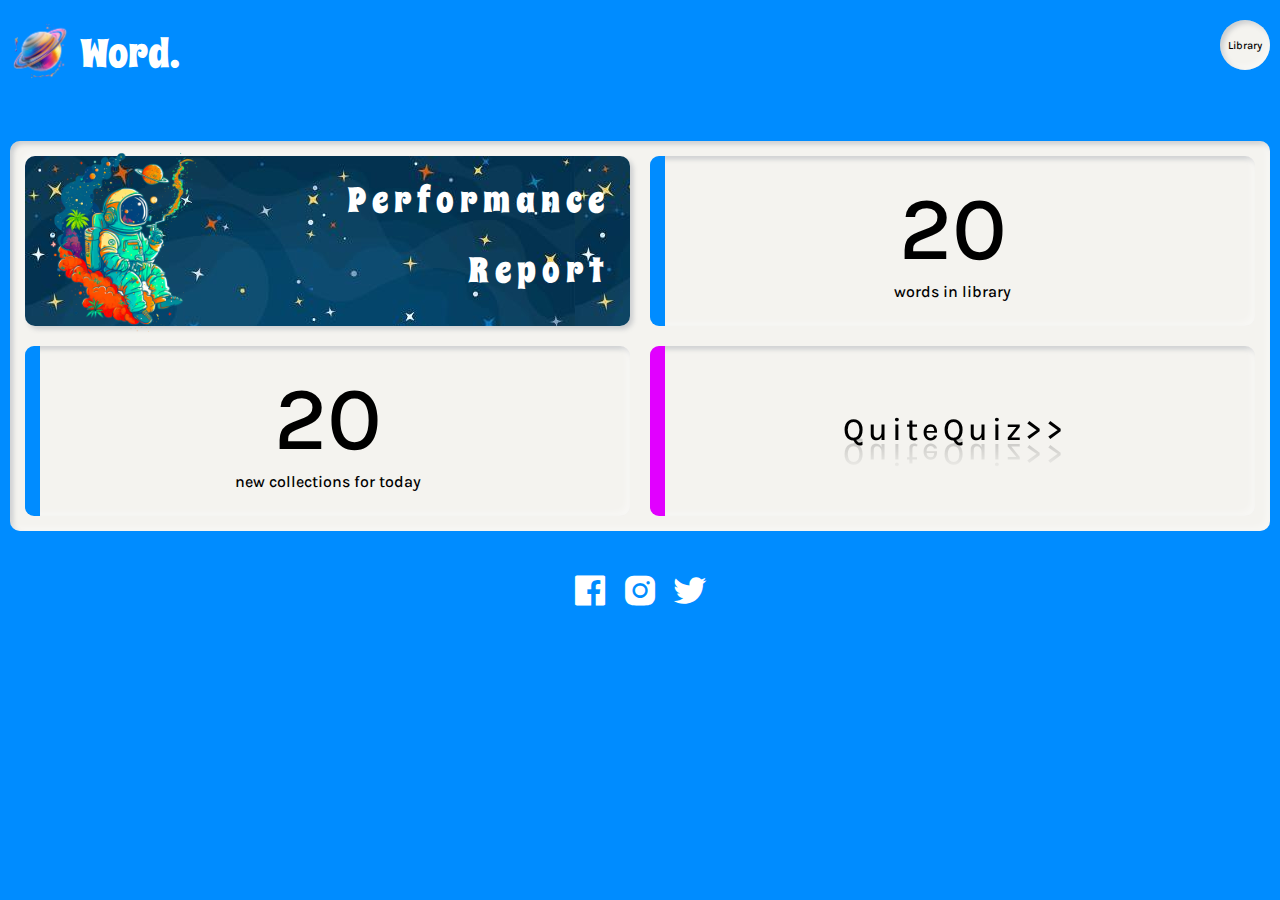
==== index.html @ 8bf33f1e "Add files via upload" ====
<!DOCTYPE html>
<html lang="en">
<head>
    <meta charset="UTF-8">
    <meta name="viewport" content="width=device-width, initial-scale=1.0">
    <title>Document</title>
    <link rel="stylesheet" href="style.css">
    <link href='https://unpkg.com/boxicons@2.1.4/css/boxicons.min.css' rel='stylesheet'>
</head>
<body>
    <div class="container">
        <div class="play-ground">
            <div class="icon">
                <div class="left">
                    <img src="pic.webp" height="60px" width="60px">
                    <p>Word.</p>
                </div>
                <div class="right">
                    
                </div>
            </div>
            <div class="scoreboard">
                <div class="indicator-m">
                    <div class="main-t">
                        <img class="ast" src="onplanet.webp" height="200px" width="200px">
                        <p class="main-title">Performance<br>Report</p>
                    </div>
                </div>
                <div class="indicator">
                    <p class="vocab_cnt_ttl"></p>
                    <p>words in library</p>
                </div>
                <div class="indicator">
                    <p class="vocab_cnt_today"></p>
                    <p>new collections for today</p>
                </div>
                <div class="indicator-q">
                    <div class="wavy" onclick="gameSetting()">
                        <span style="--i:1;">Q</span>
                        <span style="--i:2;">u</span>
                        <span style="--i:3;">i</span>
                        <span style="--i:4;">t</span>
                        <span style="--i:5;">e</span>
                        <span style="--i:6;">Q</span>
                        <span style="--i:7;">u</span>
                        <span style="--i:8;">i</span>
                        <span style="--i:9;">z</span>
                        <span style="--i:10;">></span>
                        <span style="--i:11;">></span>
                    </div>
                </div>
            </div>
            <div class="icon-area">
                <i class='bx bxl-facebook-square'></i>
                <i class='bx bxl-instagram-alt' ></i>
                <i class='bx bxl-twitter' ></i>
            </div>
        </div>
        <div class="card-toggle">
            <p class="toggle">Library</p>
        </div>
        <div class="card">
            <div class="add-card">
                <i class='bx bx-plus'></i>
                <p>Add a word here!</p>
            </div>
            <div class="search">
                <input type="text" placeholder="Search a word!" class="search_input">
                <i class='bx bx-search-alt-2' ></i>
            </div>
            <div class="card-aggregate">
            </div>
        </div>
    </div>
    <div class="back-effet">
        <div class="addvocab-form">
            <!-- <i class='bx bxs-star' ></i> -->
            <i class='bx bx-x'></i>
            <div class="form">
                <p class="warning-explain">*Please complete all the hightlighted column</p>
                <div class="input-group">
                    <label class="short"></label>
                    <input type="text" class="new_word" id="wordid">
                </div>
                <div class="input-group">
                    <label class="short">Definition</label>
                    <input type="text" class="def" id="defid">
                </div>
                <div class="input-group">
                    <label class="long">For Example</label>
                    <textarea class="ex" id="exid"></textarea>
                </div>
                <div class="priority">
                    <button class="important select">Important</button>
                    <button class="normal">Normal</button>
                    <button class="trivial">Trivial</button>
                </div>
            </div>
            <div class="sub">
                <button type="submit" class="submit-btn">Add</button>
            </div>
        </div>
    </div>
   
<script src="script.js"></script>    
</body>
</html>
---- style.css ----
@import url('https://fonts.googleapis.com/css2?family=Karla:ital,wght@0,200..800;1,200..800&family=Poppins:ital,wght@0,100;0,200;0,300;0,400;0,500;0,600;0,700;0,800;0,900;1,100;1,200;1,300;1,400;1,500;1,600;1,700;1,800;1,900&display=swap');
@import url('https://fonts.googleapis.com/css2?family=Karla:ital,wght@0,200..800;1,200..800&family=Poppins:ital,wght@0,100;0,200;0,300;0,400;0,500;0,600;0,700;0,800;0,900;1,100;1,200;1,300;1,400;1,500;1,600;1,700;1,800;1,900&family=Tiny5&display=swap');
@import url('https://fonts.googleapis.com/css2?family=Kablammo&family=Karla:ital,wght@0,200..800;1,200..800&family=Poppins:ital,wght@0,100;0,200;0,300;0,400;0,500;0,600;0,700;0,800;0,900;1,100;1,200;1,300;1,400;1,500;1,600;1,700;1,800;1,900&family=Spicy+Rice&family=Tiny5&display=swap');

*{
    padding: 0;
    margin: 0;
    box-sizing: border-box;
    font-family: "Karla", sans-serif;
}

body{
    position: relative;
    background: #008cff;
    height: auto;
    background-size: cover;
}


.container{
    display: flex;
    height: fit-content;
}

.play-ground{
    width: 100%;
    height: auto;
    padding: 10px;
    display: flex;
    flex-direction: column;
    mask-image: none;
    opacity: 1;
}

.mask{
    mask-image: linear-gradient(to right, transparent, black 75%);
    -weblit-mask-image: linear-gradient(to right, transparent, black 75%);
    opacity: 0.5;
}

.left{
    display: flex;
    flex-direction: row;
    align-items: center;
    justify-content: center;
}

.left p{
    margin-left: 10px;
    margin-right: 10px;
    font-size: 40px;
    margin-top: 16px;
    margin-bottom: 10px;
    color: #fff;
    font-family: "Spicy Rice";
}

.right i{
    cursor: pointer;
    margin-left: 10px;
    margin-right: 10px;
    font-size: 60px;
    margin-top: 16px;
    margin-bottom: 10px;
}

.icon{
    display: flex;
    justify-content: space-between;
    align-items: center;
}

.card{
    position: absolute;
    width: 78.5%;
    height: 100%;
    padding: 10px;
    right: 0;
    background: #f4f3ef;
    box-shadow: inset -3px -3px 7px #ffffff73,
                inset 3px 3px 5px rgba(94,104,121,0.288);
    display: none;
    overflow: hidden;
    min-height: 100vh;
}

.hide{
    display: block;
}

.add-card{
    /* border:2px dashed #fff; */
    border-radius: 5px;
    height: 150px;
    display: flex;
    justify-content: center;
    align-items: center;
    flex-direction: column;
    background: transparent;
    cursor: pointer;
    gap: 5px;
    backdrop-filter: blur(7px);
    background: #f4f3ef;
    box-shadow: inset -3px -3px 7px #ffffff73,
                inset 3px 3px 5px rgba(94,104,121,0.288);
}

.add-card:hover{
    background: #e6e4e4;
}

.bx-plus{
    font-size: 60px;
    border: dashed;
    border-radius: 50%;
    padding: 5px;
    color: #87848473;
}

.add-card p{
    color: #87848473;
    font-weight: 600;;
}

.back-effet{
    position: absolute;
    top:50%;
    left: 50%;
    transform: translate(-50%, -50%);
    background: rgba(0,0,0,0.5);
    height: 100%;
    width:100%;
    visibility: hidden;
    min-height: 107vh;
}

.back-effet.show{
    visibility: visible;
}

.addvocab-form{
    position: absolute;
    top:50%;
    left: 50%;
    transform: translate(-50%, -50%);
    height: fit-content;
    width:280px;
    padding: 20px;
    background: #fff;
    border-radius: 5px;
}

.warning-explain{
    font-size: 12px;
    color:rgb(248, 65, 65);
    display: none;
    background: #facad6;
    border-radius: 5px;
    padding: 10px;
}
    
.show{
    display: flex;
}

.bx-x{
    margin-left: 89%;
    margin-bottom: 10px;
    border-radius: 50%;
    padding: 3px;
    background: rgb(243, 240, 240);
    cursor: pointer;
}

.bx-x:hover{
    background: #e100ff;
    color: #fff;
    font-weight: 600;
}

.input-group{
    position: relative;
}

.addvocab-form input{
    padding: 10px 10px;
    width: 100%;
    margin-top: 15px;
    border-radius: 30px;
    outline: none;
    border: 2px solid black;
}

.input-group input.warning{
    border: 2px solid rgb(248, 65, 65);
}

.short{
    position: absolute;
    top: 43%;
    transform: translateY(-100%);
    left: 5%;
    color: black;
    background: #fff;
    pointer-events: none;
    padding: 0px 3px 0px 3px;
    font-size: 12px;
}

.long{
    position: absolute;
    top: 15%;
    transform: translateY(-85%);
    left: 5%;
    color: black;
    background: #fff;
    pointer-events: none;
    padding: 0px 3px 0px 3px;
    font-size: 12px;
}

textarea{
    margin-top: 15px;
    padding: 10px 10px;
    width: 100%;
    margin-bottom: 10px;
    border-radius: 10px;
    outline: none;
    border: 2px solid black;
    height:100px
}

.priority button{
    border: transparent;
    border-radius: 50px;
    padding: 5px 10px;
    cursor: pointer;
    background: rgb(243, 240, 240);
}

.important.select{
    background: #facad6;
}

.normal.select{
    background: #a2c5eb;
}

.trivial.select{
    background: #f8ecce;
}

.sub button{
    margin-top: 15px;
    width: 100%;
    border-radius: 5px;
    background: #008cff;
    color: #fff;
    border: transparent;
    padding: 5px;
    cursor: pointer;
}

.sub button:hover{
    background: #53a7ec;
}

.card-list{
    position: relative;
    width: 99%;
    border: 2px solid transparent;
    margin-top: 10px;
    padding: 5px;
    background: #ebeef1;
    border-radius: 5px;
    box-shadow: 7px 7px 7px -1px rgba(10,99,169,0.16),
    -7px -7px 7px -1px rgba(255,255,255,0.7);
    margin-top: 20px;
}

.importanttag{
    font-size: 15px;
    background: #facad6;
    width: fit-content;
    border: transparent;
    border-radius: 50px;
    padding: 5px 15px;
    margin-bottom: 5px;
}

.normaltag{
    font-size: 15px;
    background: #a2c5eb;
    width: fit-content;
    border: transparent;
    border-radius: 50px;
    padding: 5px 15px;
    margin-bottom: 5px;
}

.trivialtag{
    font-size: 15px;
    background: #f8ecce;
    width: fit-content;
    border: transparent;
    border-radius: 50px;
    padding: 5px 15px;
    margin-bottom: 5px;
}

.head{
    display: flex;
    justify-content: space-between;
}

.title{
    font-size: 20px;
    font-weight: 600;
    margin-left: 5px;
}

.main{
    margin-top: 10px;
}

.definition{
    margin-left: 5px;
}

.example{
    border-radius: 5px;
    background: #e0edfe;
    width: 100%;
    height:auto;
    padding: 5px;
    margin-bottom: 8px;
    margin-top: 10px;
    text-align: left;
}

.bottom{
    display: flex;
    justify-content: space-between;
}

.progress{
    margin-left: 5px;
    margin-top: 5px;
}

.date{
    margin-left: 5px;
    margin-top: 5px;
}

.search{
    margin-top: 17px;
    margin-bottom: -10px;
    width: 100%;
    display: flex;
    justify-content: left;
    align-items: center;
    height: 30px;
    margin-bottom: 10px;
}

.search input{
    width: 100%;
    height: 100%;
    padding: 5px 10px;
    border-radius: 20px;
    border: transparent;
    margin-right: 8px;
    background: #f4f3ef;
    box-shadow: inset -3px -3px 7px #ffffff73,
                inset 3px 3px 5px rgba(94,104,121,0.288);
    outline: none;
}

.search .bx-search-alt-2{
    border-radius: 50%;
    background: #f4f3ef;
    box-shadow: 4px 4px 4px -1px rgba(10,99,169,0.16),
    -8px -8px 8px -1px rgba(255,255,255,0.7);
    padding: 5px;
    cursor: pointer;
}

.search .bx-search-alt-2:hover{
    font-weight: 600;
}

.card-aggregate{
    height: 70%;
    overflow: scroll;
    margin-top: 5px;
    border-radius: 7px;
    width: 100%;
    display: grid;
    grid-template-columns: repeat(auto-fit, minmax(300px,1fr));
    gap: 10px;
    justify-content: center;
    align-items: center;
}

.card-aggregate::-webkit-scrollbar {
    width: 0;
    height:0;
}

.card-back{
    position: absolute;
    background: rgba(0,0,0,0.5);
    top:0;
    left:0;
    width: 100%;
    height: 100%;
    border-radius: 5px;
    display: flex;
    justify-content: center;
    align-items: center;
    visibility: hidden;
}

.card-back.turn{
    visibility: visible;
}

.func i{
    font-size: 25px;
    border-radius: 50%;
    padding: 5px;
    border: 2px solid #fff;
    margin:0px 10px 0px 10px;
    color: #fff;
    cursor: pointer;
}

.scoreboard{
    position: relative;
    margin-top: 50px;
    width: 100%;
    height: fit-content;
    border: none;
    border-radius: 10px;
    display: grid;
    grid-template-columns: repeat(auto-fit, minmax(500px, 1fr));
    gap: 20px;
    justify-content: center;
    align-items: center;
    padding: 15px;
    background: #f4f3ef;
    box-shadow: inset -3px -3px 7px #ffffff73,
                inset 3px 3px 5px rgba(94,104,121,0.288);
}

.main-page{
    display: flex;
    flex-direction: column;
    margin-top: 15px;
    display: none;
}

.setting{
    display: flex;
    flex-direction: column;
    justify-content: center;
    align-items: center;
    border: 2px solid transparent;
    width: 100%;
    border-radius: 10px;
    padding: 10px;
    background: #f4f3ef;
    box-shadow: inset -3px -3px 7px #ffffff73,
                inset 3px 3px 5px rgba(94,104,121,0.288);
    gap: 15px;
    height: 100%;
}

.game{
    /* min-width: 80%; */
    height: 100%;
}

.range{
    display: flex;
    flex-direction: column;
    color: black;
}

.wavy{
    position: relative;
    margin-top: 45px;
    -webkit-box-reflect: below -12px linear-gradient(transparent, rgba(0,0,0,0.2));
    cursor: pointer;
}

.wavy span{
    position: relative;
    display: inline-block;
    color: black;
    font-size: 2em;
    animation: animate 1s ease-in-out infinite;
    animation-delay: calc(0.1s * var(--i));
}

@keyframes animate{
    0%{
        transform: translateY(0px);
    }
    20%{
        transform: translateY(-20px);
    }
    40%,100%{
        transform: translateY(0px);
    }
}

.start{
    width: 100%;
    height: 73px;
    border-radius: 10px;
    font-size: 20px;
    font-weight: 500;
    cursor: pointer;
    border: transparent;
    outline: none;
    color: black;
    box-shadow: -3px -3px 7px #ffffff73,
                3px 3px 5px rgba(94,104,121,0.288);
}

.start:hover{
    background-image: linear-gradient(to bottom right, #008cff, #e100ff);
    color: #fff;
}

.game-mode{
    bottom: 5px;
    background: #f4f3ef;
    box-shadow: inset -3px -3px 7px #ffffff73,
                inset 3px 3px 5px rgba(94,104,121,0.288);
    min-width: 300px;
    border-radius: 10px;
    margin-left: 2px;
    border: 2px solid transparent;
    /* display: flex;
    flex-wrap: wrap; */
    display: grid;
    grid-template-columns: repeat(auto-fit, minmax(152px, 1fr));
    gap: 3px;
    justify-content: center;
    align-items: center;
    height: fit-content;
}

.block{
    min-width: 145px;
    height: 50px;
    background: #86b5f1;
    margin: 9px;
    border-radius: 5px;
    font-size: 20px;
    text-align: center;
    display: flex;
    justify-content: center;
    align-items: center;
    cursor: pointer;
    font-weight: 600;
    border-radius: 10px;
    color: #fff;
    box-shadow: -3px -3px 7px #ffffff73,
                3px 3px 5px rgba(94,104,121,0.288);
    flex-grow: 1;
}

.selected{
    background: #008cff;
    color: #fff;
    border: 4px solid black;
}

.match {
    border: transparent;
    animation: blink 0.2s;
    animation-iteration-count: 2;
    opacity: 0.3;
    pointer-events: none;
}

@keyframes blink { 50% { 
    opacity: 1;
}}

.type {
    border: 2px solid transparent;
    border-radius: 10px;
    text-align: center;
    padding: 3px;
    margin-bottom: 15px;
    box-shadow: -3px -3px 7px #ffffff73,
    3px 3px 5px rgba(94,104,121,0.288);
    width: 100%;
}

.type p{
    background: #a2c5eb;
    border-top-left-radius: 6px;
    border-top-right-radius: 6px;
    padding: 5px;
}

.choice{
    display: flex;
    justify-content: space-between;
    align-items: center;
}

.choice span{
    color: black;
    margin-top: 5px;
    margin-bottom: 5px;
}

.next-mode{
    cursor: pointer;
}

.prev-mode{
    cursor: pointer;
}

.next-type{
    cursor: pointer;
}

.prev-type{
    cursor: pointer;
}

.prev-start-date{
    cursor: pointer;
}

.next-start-date{
    cursor: pointer;
}

.prev-end-date{
    cursor: pointer;
}

.next-end-date{
    cursor: pointer;
}

.lock-img{
    display: flex;
    flex-direction: column;
    justify-content: center;
    align-items: center;
    bottom: 5px;
    background: #f4f3ef;
    box-shadow: inset -3px -3px 7px #ffffff73,
                inset 3px 3px 5px rgba(94,104,121,0.288);
    width: 100%;
    height: 100%;
    border-radius: 10px;
    margin-left: 2px;
    border: 2px solid transparent;
    min-height: 50vh;
}

.lock{
    background-size: cover;
}

.lock-instruction{
    margin-top: 15px;
    color: #008cff;
    font-weight: 600;
    font-family: "Tiny5";
    font-size: 20px;
}

.toggle{
    position: absolute;
    border-radius: 50%;
    background: #f4f3ef;
    box-shadow: inset -3px -3px 7px #ffffff73,
                inset 3px 3px 5px rgba(94,104,121,0.288);
    padding: 10px;
    height: 50px;
    width: 50px;
    font-size: 11px;
    font-weight: 500;
    display: flex;
    text-align: center;
    justify-content: center;
    align-items: center;
    cursor: pointer;
    right:10px;
    top:20px;
}

.move{
    position: absolute;
    /* right:380px; */
    right: 80%;
}

.indicator, .indicator-q, .indicator-m{
    position: relative;
    font-weight: 500;
    border: none;
    padding: 20px;
    text-align: center;
    border-radius: 10px;
    height: 170px;
    text-align: center;
    background: #f4f3ef;
    box-shadow: inset -3px -3px 7px #ffffff73,
                inset 3px 3px 5px rgba(94,104,121,0.288);
    flex-grow: 1;
}

.indicator-m{
    background: url(sky.jpg);
    box-shadow: -3px -3px 7px #ffffff73,
    3px 3px 5px rgba(94,104,121,0.288);
}

.indicator::before, .indicator-q::before{
    content: '';
    position: absolute;
    width: 15px;
    height: 100%;
    background: #008cff;
    border-top-left-radius: 9px;
    border-bottom-left-radius: 9px;
    left: -0.5px;
    top:0;
}

.indicator-q::before{
    background: #e100ff;
}

.vocab_cnt_ttl, .vocab_cnt_today{
    font-size: 90px;
    color: black;
}

.icon-area{
    margin-top: 40px;
    font-size: 40px;
    color: #fff;
    text-align: center;
}

.icon-area i{
    cursor: pointer;
}

.bxs-home{
    color: #fff;
}

.main-t{
    position: relative;
    display: flex;
    justify-content: space-between;
}

.ast{
    position: absolute;
    top:-35px;
    left: -25px;
}

.indicator-m p{
    position: absolute;
    top:-10px;
    right:0;
    text-align: right;
    font-size: 35px;
    line-height: 70px;
    color: #fff;
    font-family: Spicy Rice;
    letter-spacing: 6px;
}

@media (max-width:1100px){
    .indicator-m p{
        letter-spacing: 30px;
    }
    .addvocab-form{
        top:30%;
    }
}

@media (max-width:800px){
    .indicator-m p{
        letter-spacing: 15px;
    }
}

@media (max-width:640px){
    .block{
        font-size: 15px;
        height: 40px;
        margin: 5px;
    }

    .scoreboard{
        grid-template-columns: repeat(auto-fit, minmax(280px, 1fr));
    }

    .indicator-m p{
        letter-spacing: 1px;
    }
}
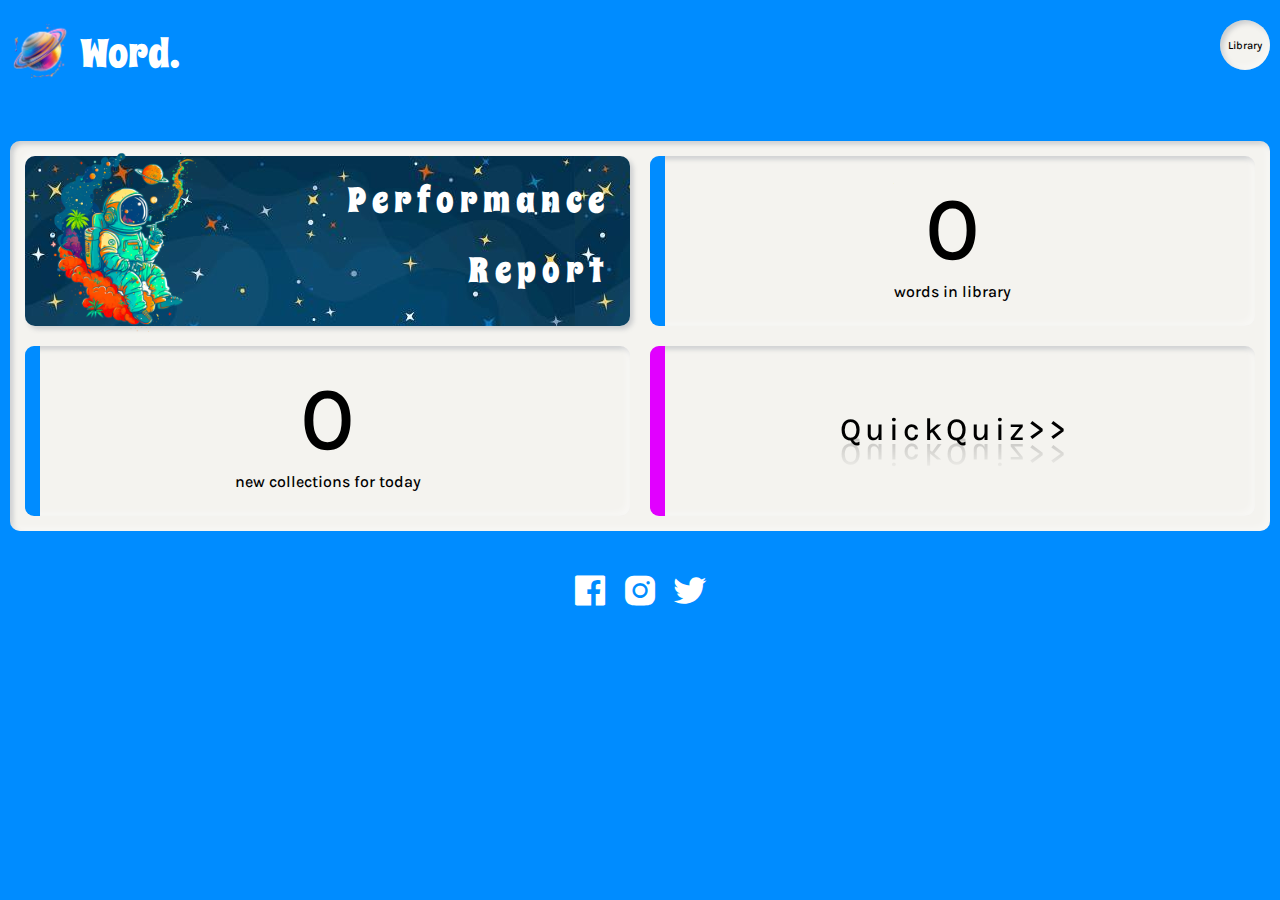
==== commit 61eb4854: "Update index.html" ====
--- a/index.html
+++ b/index.html
@@ -3,7 +3,7 @@
 <head>
     <meta charset="UTF-8">
     <meta name="viewport" content="width=device-width, initial-scale=1.0">
-    <title>Document</title>
+    <title>Summary</title>
     <link rel="stylesheet" href="style.css">
     <link href='https://unpkg.com/boxicons@2.1.4/css/boxicons.min.css' rel='stylesheet'>
 </head>
@@ -39,8 +39,8 @@
                         <span style="--i:1;">Q</span>
                         <span style="--i:2;">u</span>
                         <span style="--i:3;">i</span>
-                        <span style="--i:4;">t</span>
-                        <span style="--i:5;">e</span>
+                        <span style="--i:4;">c</span>
+                        <span style="--i:5;">k</span>
                         <span style="--i:6;">Q</span>
                         <span style="--i:7;">u</span>
                         <span style="--i:8;">i</span>
@@ -104,4 +104,4 @@
    
 <script src="script.js"></script>    
 </body>
-</html>+</html>
--- a/style.css
+++ b/style.css
@@ -821,9 +821,15 @@
     }
 }
 
-
-
-
-
-
-
+@media (max-width:400px){
+    .indicator-m p{
+        font-size: 24px;
+    }
+}
+
+
+
+
+
+
+
